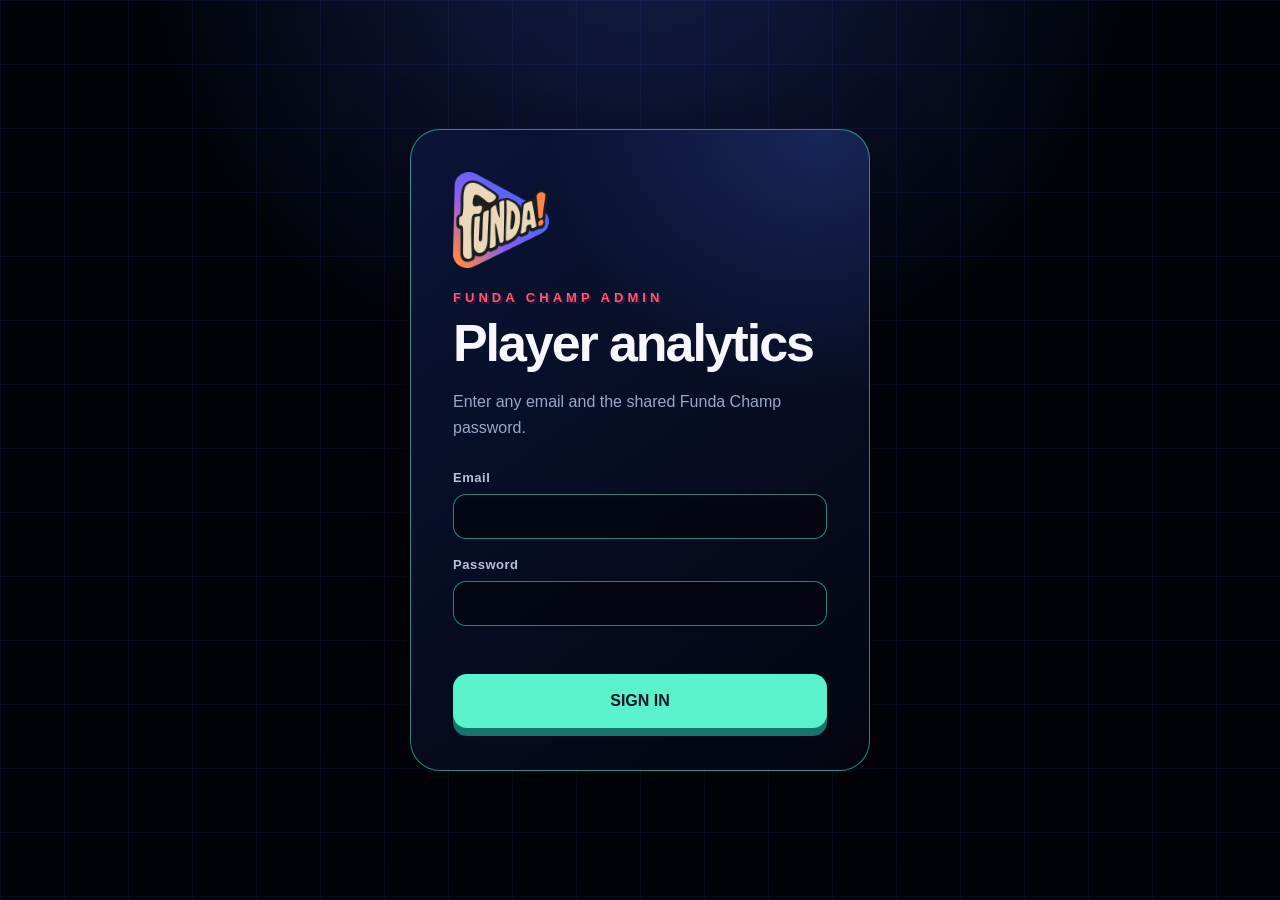
==== admin/index.html @ 8c7ee387 "Add Pac-Man analytics admin portal" ====
<!doctype html>
<html lang="en">
  <head>
    <meta charset="UTF-8" />
    <meta name="viewport" content="width=device-width, initial-scale=1" />
    <meta name="theme-color" content="#080d24" />
    <meta name="robots" content="noindex,nofollow" />
    <title>Funda Champ Analytics</title>
    <link rel="stylesheet" href="admin.css?v=2" />
  </head>
  <body>
    <div class="ambient ambient-one" aria-hidden="true"></div>
    <div class="ambient ambient-two" aria-hidden="true"></div>

    <section class="login-shell" id="loginView">
      <div class="login-card">
        <img src="../assets/funda-logo.png" alt="Funda" />
        <p class="kicker">FUNDA CHAMP ADMIN</p>
        <h1>Player analytics</h1>
        <p class="login-copy">Enter any email and the shared Funda Champ password.</p>
        <form id="loginForm">
          <label>
            Email
            <input id="loginEmail" name="email" type="email" autocomplete="email" required />
          </label>
          <label>
            Password
            <input id="loginPassword" name="password" type="password" autocomplete="current-password" minlength="8" required />
          </label>
          <p class="form-error" id="loginError" role="alert"></p>
          <button class="primary-button" id="loginButton" type="submit">SIGN IN</button>
        </form>
      </div>
    </section>

    <main class="dashboard hidden" id="dashboard">
      <header class="dashboard-header">
        <div class="brand-lockup">
          <img src="../assets/funda-logo.png" alt="Funda" />
          <div>
            <p class="kicker">FUNDA CHAMP ADMIN</p>
            <h1>Engagement dashboard</h1>
          </div>
        </div>
        <div class="account-area">
          <span id="accountEmail"></span>
          <button class="outline-button" id="logoutButton" type="button">Log out</button>
        </div>
      </header>

      <section class="toolbar panel">
        <nav class="main-tabs" aria-label="Analytics sections">
          <button class="tab active" data-tab="overview" type="button">Overview</button>
          <button class="tab" data-tab="users" type="button">Users</button>
        </nav>
        <div class="toolbar-actions">
          <button class="outline-button" id="refreshButton" type="button">Refresh data</button>
          <button class="outline-button hidden" id="exportButton" type="button">Export users</button>
        </div>
      </section>

      <section class="date-panel panel" aria-label="Report date range">
        <div class="preset-tabs" id="presetTabs">
          <button class="preset active" data-preset="today" type="button">Today</button>
          <button class="preset" data-preset="yesterday" type="button">Yesterday</button>
          <button class="preset" data-preset="3days" type="button">Last 3 days</button>
          <button class="preset" data-preset="7days" type="button">Last 7 days</button>
          <button class="preset" data-preset="custom" type="button">Custom</button>
        </div>
        <form class="custom-dates hidden" id="customDateForm">
          <label>From <input id="fromDate" type="date" required /></label>
          <label>To <input id="toDate" type="date" required /></label>
          <button class="small-button" type="submit">Apply</button>
        </form>
        <div class="range-summary">
          <strong id="rangeLabel"></strong>
          <span>India Standard Time</span>
        </div>
      </section>

      <div class="notice hidden" id="notice" role="status"></div>

      <section id="overviewPanel">
        <div class="metric-grid" id="metricGrid" aria-live="polite"></div>

        <section class="retention panel">
          <div class="section-heading">
            <div>
              <p class="kicker">RETURNING PLAYERS</p>
              <h2>D0–D8+ user retention</h2>
            </div>
            <p>Cohorts are grouped by each player’s first day. D8+ means the player returned on day 8 or later.</p>
          </div>
          <div class="table-scroll">
            <table class="retention-table">
              <thead>
                <tr>
                  <th>Cohort date</th>
                  <th>New users</th>
                  <th>D0</th><th>D1</th><th>D2</th><th>D3</th><th>D4</th>
                  <th>D5</th><th>D6</th><th>D7</th><th>D8+</th>
                </tr>
              </thead>
              <tbody id="retentionBody"></tbody>
            </table>
          </div>
          <footer class="table-footer">
            <div class="legend"><i></i> Lower retention <i></i> Higher retention</div>
            <span>Percent of the original cohort · India Standard Time</span>
          </footer>
        </section>
      </section>

      <section class="users-panel hidden" id="usersPanel">
        <section class="panel users-card">
          <div class="users-heading">
            <div>
              <p class="kicker">PLAYER ACTIVITY</p>
              <h2>Users</h2>
              <p id="usersCount"></p>
            </div>
            <label class="search-field">
              <span>Search user ID</span>
              <input id="userSearch" type="search" placeholder="Type a user ID…" />
            </label>
          </div>
          <div class="table-scroll users-table-scroll">
            <table class="users-table">
              <thead>
                <tr>
                  <th><button data-sort="userId">User ID</button></th>
                  <th><button data-sort="gamesPlayed">Games played</button></th>
                  <th><button data-sort="levelsCleared">Levels cleared</button></th>
                  <th><button data-sort="timeSpentSeconds">Time spent</button></th>
                  <th><button data-sort="activeDay">Active day</button></th>
                  <th><button data-sort="firstSeenAt">First seen</button></th>
                  <th><button data-sort="lastSeenAt">Last seen</button></th>
                </tr>
              </thead>
              <tbody id="usersBody"></tbody>
            </table>
          </div>
          <footer class="pagination">
            <button class="outline-button" id="previousPage" type="button">Previous</button>
            <span id="pageLabel"></span>
            <button class="outline-button" id="nextPage" type="button">Next</button>
          </footer>
        </section>
      </section>
    </main>

    <script src="admin.js?v=3" defer></script>
  </body>
</html>
---- admin/admin.css ----
:root {
  color-scheme: dark;
  --bg: #02030a;
  --panel: rgba(8, 13, 36, 0.92);
  --panel-strong: #0b1539;
  --line: rgba(86, 117, 218, 0.28);
  --line-strong: rgba(89, 242, 202, 0.52);
  --text: #f7f8ff;
  --muted: #9ba7c8;
  --green: #59f2ca;
  --lime: #ffe000;
  --yellow: #ffe000;
  --red: #ff5775;
  --blue: #5075ff;
  --pink: #ff85d6;
  --shadow: 0 24px 80px rgba(0, 0, 0, 0.42);
}

* { box-sizing: border-box; }

html { min-height: 100%; background: var(--bg); }

body {
  min-height: 100vh;
  margin: 0;
  color: var(--text);
  font-family: Inter, ui-sans-serif, -apple-system, BlinkMacSystemFont, "Segoe UI", sans-serif;
  background-color: var(--bg);
  background-image:
    linear-gradient(rgba(61, 92, 205, 0.1) 1px, transparent 1px),
    linear-gradient(90deg, rgba(61, 92, 205, 0.1) 1px, transparent 1px),
    radial-gradient(circle at 50% -10%, rgba(50, 73, 178, 0.38), transparent 42%);
  background-size: 64px 64px, 64px 64px, auto;
}

button, input { font: inherit; }
button { color: inherit; }
.hidden { display: none !important; }

.ambient {
  position: fixed;
  z-index: -1;
  width: 34vw;
  aspect-ratio: 1;
  border-radius: 50%;
  filter: blur(110px);
  opacity: 0.12;
  pointer-events: none;
}
.ambient-one { top: -20vw; right: 4vw; background: #ffe000; }
.ambient-two { bottom: -24vw; left: -12vw; background: #42e6f5; }

.login-shell {
  min-height: 100vh;
  display: grid;
  place-items: center;
  padding: 24px;
}

.login-card {
  width: min(460px, 100%);
  padding: 42px;
  border: 1px solid var(--line-strong);
  border-radius: 30px;
  background:
    radial-gradient(circle at 90% 0%, rgba(80, 117, 255, 0.22), transparent 36%),
    linear-gradient(145deg, rgba(11, 21, 57, 0.98), rgba(3, 5, 16, 0.98));
  box-shadow: var(--shadow);
}
.login-card > img { width: 96px; height: auto; margin-bottom: 18px; }
.login-card h1 { margin: 8px 0 10px; font-size: clamp(34px, 7vw, 52px); letter-spacing: -0.04em; }
.login-copy { color: var(--muted); line-height: 1.6; }
.login-card form { display: grid; gap: 18px; margin-top: 30px; }
.login-card label, .custom-dates label {
  display: grid;
  gap: 9px;
  color: #b8c1df;
  font-size: 13px;
  font-weight: 750;
  letter-spacing: 0.04em;
}
input {
  width: 100%;
  border: 1px solid var(--line-strong);
  border-radius: 13px;
  outline: none;
  padding: 14px 15px;
  color: var(--text);
  background: rgba(3, 5, 16, 0.82);
}
input:focus { border-color: var(--green); box-shadow: 0 0 0 3px rgba(89, 242, 202, 0.14); }
.form-error { min-height: 20px; margin: -4px 0; color: var(--red); font-size: 13px; }

.primary-button, .outline-button, .small-button, .tab, .preset, .text-button {
  border: 0;
  cursor: pointer;
  font-weight: 800;
  transition: transform 120ms ease, border-color 120ms ease, background 120ms ease;
}
.primary-button:active, .outline-button:active, .small-button:active, .tab:active, .preset:active { transform: translateY(1px); }
.primary-button {
  min-height: 54px;
  border-radius: 14px;
  color: #06142a;
  background: var(--green);
  box-shadow: 0 8px 0 #14756e;
}
.primary-button:disabled, button:disabled { opacity: 0.45; cursor: not-allowed; }
.text-button { padding: 8px; color: #9ba7c8; background: transparent; }
.text-button:hover { color: var(--green); }
.outline-button {
  min-height: 44px;
  padding: 0 18px;
  border: 1px solid rgba(120, 143, 220, 0.34);
  border-radius: 13px;
  background: rgba(255, 255, 255, 0.035);
}
.outline-button:hover { border-color: var(--line-strong); color: var(--green); background: rgba(89, 242, 202, 0.07); }

.dashboard { width: min(1450px, calc(100% - 40px)); margin: 0 auto; padding: 44px 0 70px; }
.dashboard-header {
  min-height: 138px;
  display: flex;
  align-items: center;
  justify-content: space-between;
  gap: 30px;
}
.brand-lockup { display: flex; align-items: center; gap: 25px; }
.brand-lockup img { width: 82px; height: auto; }
.kicker { margin: 0; color: var(--red); font-size: 13px; font-weight: 850; letter-spacing: 0.31em; text-shadow: 2px 2px 0 #481330; }
.brand-lockup h1 { margin: 12px 0 0; font-size: clamp(38px, 5vw, 65px); line-height: 1; font-weight: 450; letter-spacing: -0.045em; }
.account-area { display: flex; align-items: center; gap: 20px; color: var(--muted); }
.account-area span { max-width: 300px; overflow: hidden; text-overflow: ellipsis; }

.panel {
  border: 1px solid var(--line);
  border-radius: 24px;
  background: var(--panel);
  box-shadow: var(--shadow);
  overflow: hidden;
}
.toolbar {
  min-height: 86px;
  margin-top: 22px;
  padding: 12px;
  display: flex;
  align-items: center;
  justify-content: space-between;
  gap: 18px;
}
.main-tabs, .preset-tabs, .toolbar-actions { display: flex; align-items: center; gap: 8px; }
.tab, .preset {
  min-height: 52px;
  padding: 0 28px;
  border: 1px solid transparent;
  border-radius: 14px;
  color: #9ba7c8;
  background: transparent;
}
.tab.active, .preset.active {
  color: var(--yellow);
  border-color: rgba(255, 224, 0, 0.62);
  background: rgba(255, 224, 0, 0.1);
  box-shadow: inset 0 -2px rgba(255, 224, 0, 0.24);
}

.date-panel { margin-top: 18px; }
.preset-tabs { padding: 18px 22px; overflow-x: auto; }
.preset { white-space: nowrap; }
.custom-dates {
  display: flex;
  align-items: end;
  gap: 12px;
  padding: 0 26px 20px;
}
.custom-dates label { width: min(220px, 40%); }
.custom-dates input { padding: 10px 12px; }
.small-button { min-height: 42px; padding: 0 20px; border-radius: 12px; color: #06142a; background: var(--green); box-shadow: 0 4px 0 #14756e; }
.range-summary {
  min-height: 64px;
  padding: 0 28px;
  border-top: 1px solid var(--line);
  display: flex;
  align-items: center;
  justify-content: space-between;
  gap: 16px;
}
.range-summary strong { font-size: 16px; }
.range-summary span { color: var(--muted); }

.notice { margin: 18px 0 0; padding: 14px 18px; border: 1px solid rgba(255, 140, 159, 0.35); border-radius: 14px; color: #ffc0cb; background: rgba(126, 37, 53, 0.2); }

.metric-grid {
  display: grid;
  grid-template-columns: repeat(4, minmax(0, 1fr));
  gap: 18px;
  margin-top: 22px;
}
.metric-card {
  min-height: 230px;
  padding: 25px;
  border: 1px solid var(--line);
  border-radius: 22px;
  background:
    radial-gradient(circle at 100% 0%, rgba(80, 117, 255, 0.14), transparent 38%),
    linear-gradient(145deg, rgba(11, 21, 57, 0.98), rgba(5, 9, 27, 0.98));
  box-shadow: var(--shadow);
}
.metric-head { display: flex; align-items: center; gap: 12px; color: #aab4d1; font-weight: 750; }
.metric-icon {
  width: 38px;
  height: 38px;
  display: grid;
  place-items: center;
  border-radius: 11px;
  color: var(--lime);
  background: rgba(255, 224, 0, 0.1);
}
.metric-card:nth-child(3n + 2) .metric-icon { color: var(--green); background: rgba(89, 242, 202, 0.1); }
.metric-card:nth-child(3n) .metric-icon { color: var(--red); background: rgba(255, 87, 117, 0.1); }
.metric-card strong { display: block; margin-top: 36px; font-size: clamp(38px, 4vw, 55px); line-height: 1; letter-spacing: -0.04em; }
.metric-change { display: flex; align-items: center; gap: 10px; margin-top: 32px; color: #68749a; font-size: 13px; }
.change-badge { padding: 7px 9px; border-radius: 10px; color: #7affde; font-weight: 850; background: rgba(20, 117, 110, 0.32); }
.change-badge.negative { color: #ff91a5; background: rgba(121, 27, 57, 0.4); }
.metric-card.loading strong, .metric-card.loading .metric-change { color: transparent; background: rgba(255,255,255,.06); border-radius: 9px; animation: pulse 1.1s ease-in-out infinite alternate; }
@keyframes pulse { to { opacity: .45; } }

.retention { margin-top: 24px; }
.section-heading, .users-heading {
  padding: 30px 32px;
  display: flex;
  align-items: flex-end;
  justify-content: space-between;
  gap: 36px;
}
.section-heading h2, .users-heading h2 { margin: 13px 0 0; font-size: 31px; font-weight: 500; letter-spacing: -0.03em; }
.section-heading > p { max-width: 620px; margin: 0; color: var(--muted); line-height: 1.6; text-align: right; }
.table-scroll { width: 100%; overflow: auto; border-top: 1px solid var(--line); }
table { width: 100%; border-collapse: collapse; }
th, td { min-width: 108px; padding: 20px 18px; border-right: 1px solid rgba(86, 117, 218, 0.13); border-bottom: 1px solid rgba(86, 117, 218, 0.16); text-align: center; }
th { color: #7d89ad; font-size: 11px; text-transform: uppercase; letter-spacing: .15em; }
td { font-size: 14px; font-weight: 700; }
th:first-child, td:first-child { min-width: 170px; text-align: left; padding-left: 28px; }
.retention-cell { background: rgba(40, 99, 210, var(--heat, .1)); }
.retention-cell small { display: block; margin-top: 5px; color: #8c9ac4; font-weight: 500; }
.empty-row td { padding: 58px 20px; color: var(--muted); text-align: center !important; }
.table-footer { min-height: 62px; display: flex; align-items: center; justify-content: space-between; gap: 16px; padding: 0 24px; color: #707da4; font-size: 12px; }
.legend { display: flex; align-items: center; gap: 9px; }
.legend i { width: 20px; height: 20px; border: 1px solid rgba(80, 117, 255, .42); border-radius: 6px; background: rgba(40, 99, 210, .1); }
.legend i:nth-of-type(2) { margin-left: 10px; background: rgba(40, 99, 210, .75); }

.users-panel { margin-top: 22px; }
.users-heading { align-items: center; }
.users-heading > div > p:last-child { margin: 9px 0 0; color: var(--muted); }
.search-field { width: min(360px, 100%); display: grid; gap: 8px; color: #9ba7c8; font-size: 12px; font-weight: 750; }
.users-table { min-width: 1120px; }
.users-table th, .users-table td { text-align: left; white-space: nowrap; }
.users-table th button { padding: 0; border: 0; color: inherit; background: transparent; cursor: pointer; text-transform: inherit; letter-spacing: inherit; font-weight: 800; }
.users-table th button:hover, .users-table th button.active { color: var(--green); }
.user-id { max-width: 310px; overflow: hidden; text-overflow: ellipsis; color: #dce3ff; font-family: ui-monospace, SFMono-Regular, Menlo, monospace; }
.active-day { display: inline-flex; padding: 6px 9px; border-radius: 9px; color: var(--yellow); background: rgba(255, 224, 0, .1); }
.pagination { display: flex; align-items: center; justify-content: flex-end; gap: 15px; min-height: 78px; padding: 0 22px; color: var(--muted); }

@media (max-width: 1050px) {
  .metric-grid { grid-template-columns: repeat(2, minmax(0, 1fr)); }
  .section-heading { align-items: flex-start; flex-direction: column; gap: 14px; }
  .section-heading > p { text-align: left; }
}

@media (max-width: 720px) {
  body { background-size: 38px 38px, 38px 38px, auto; }
  .dashboard { width: min(100% - 24px, 1450px); padding-top: 20px; }
  .dashboard-header { align-items: flex-start; min-height: 120px; }
  .brand-lockup { gap: 13px; }
  .brand-lockup img { width: 58px; }
  .brand-lockup h1 { margin-top: 7px; font-size: 31px; }
  .kicker { font-size: 10px; }
  .account-area { flex-direction: column; align-items: flex-end; gap: 8px; font-size: 11px; }
  .account-area .outline-button { min-height: 38px; padding: 0 13px; }
  .toolbar { align-items: stretch; flex-direction: column; }
  .main-tabs .tab { flex: 1; }
  .toolbar-actions { justify-content: stretch; }
  .toolbar-actions button { flex: 1; }
  .preset-tabs { padding: 12px; }
  .preset { min-height: 44px; padding: 0 17px; }
  .range-summary { padding: 0 17px; font-size: 12px; }
  .custom-dates { flex-wrap: wrap; padding: 0 14px 16px; }
  .custom-dates label { width: calc(50% - 6px); }
  .custom-dates .small-button { width: 100%; }
  .metric-grid { grid-template-columns: 1fr; gap: 12px; margin-top: 14px; }
  .metric-card { min-height: 175px; padding: 20px; }
  .metric-card strong { margin-top: 24px; }
  .metric-change { margin-top: 22px; }
  .section-heading, .users-heading { padding: 24px 20px; }
  .users-heading { align-items: stretch; flex-direction: column; }
  .table-footer { align-items: flex-start; flex-direction: column; padding: 16px 20px; }
  .pagination { justify-content: center; }
  .login-card { padding: 30px 24px; border-radius: 24px; }
}
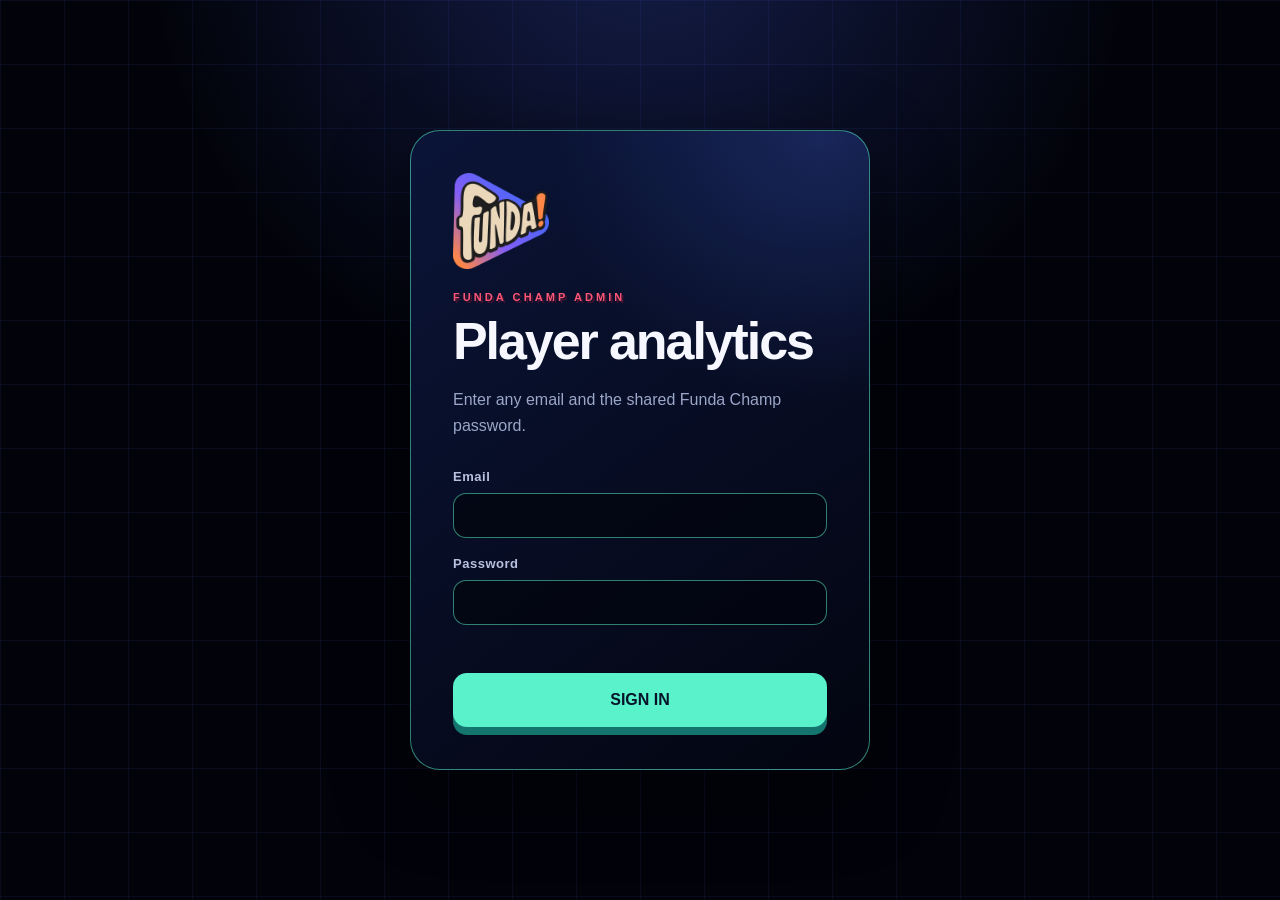
==== commit e656eff4: "Compact the Pac-Man admin overview" ====
--- a/admin/index.html
+++ b/admin/index.html
@@ -6,7 +6,7 @@
     <meta name="theme-color" content="#080d24" />
     <meta name="robots" content="noindex,nofollow" />
     <title>Funda Champ Analytics</title>
-    <link rel="stylesheet" href="admin.css?v=2" />
+    <link rel="stylesheet" href="admin.css?v=3" />
   </head>
   <body>
     <div class="ambient ambient-one" aria-hidden="true"></div>
--- a/admin/admin.css
+++ b/admin/admin.css
@@ -117,32 +117,32 @@
 }
 .outline-button:hover { border-color: var(--line-strong); color: var(--green); background: rgba(89, 242, 202, 0.07); }
 
-.dashboard { width: min(1450px, calc(100% - 40px)); margin: 0 auto; padding: 44px 0 70px; }
+.dashboard { width: min(1260px, calc(100% - 40px)); margin: 0 auto; padding: 28px 0 52px; }
 .dashboard-header {
-  min-height: 138px;
+  min-height: 106px;
   display: flex;
   align-items: center;
   justify-content: space-between;
-  gap: 30px;
-}
-.brand-lockup { display: flex; align-items: center; gap: 25px; }
-.brand-lockup img { width: 82px; height: auto; }
-.kicker { margin: 0; color: var(--red); font-size: 13px; font-weight: 850; letter-spacing: 0.31em; text-shadow: 2px 2px 0 #481330; }
-.brand-lockup h1 { margin: 12px 0 0; font-size: clamp(38px, 5vw, 65px); line-height: 1; font-weight: 450; letter-spacing: -0.045em; }
-.account-area { display: flex; align-items: center; gap: 20px; color: var(--muted); }
+  gap: 24px;
+}
+.brand-lockup { display: flex; align-items: center; gap: 18px; }
+.brand-lockup img { width: 66px; height: auto; }
+.kicker { margin: 0; color: var(--red); font-size: 11px; font-weight: 850; letter-spacing: 0.28em; text-shadow: 2px 2px 0 #481330; }
+.brand-lockup h1 { margin: 8px 0 0; font-size: clamp(34px, 4vw, 48px); line-height: 1; font-weight: 450; letter-spacing: -0.045em; }
+.account-area { display: flex; align-items: center; gap: 15px; color: var(--muted); font-size: 13px; }
 .account-area span { max-width: 300px; overflow: hidden; text-overflow: ellipsis; }
 
 .panel {
   border: 1px solid var(--line);
-  border-radius: 24px;
+  border-radius: 20px;
   background: var(--panel);
   box-shadow: var(--shadow);
   overflow: hidden;
 }
 .toolbar {
-  min-height: 86px;
-  margin-top: 22px;
-  padding: 12px;
+  min-height: 70px;
+  margin-top: 14px;
+  padding: 9px;
   display: flex;
   align-items: center;
   justify-content: space-between;
@@ -150,8 +150,8 @@
 }
 .main-tabs, .preset-tabs, .toolbar-actions { display: flex; align-items: center; gap: 8px; }
 .tab, .preset {
-  min-height: 52px;
-  padding: 0 28px;
+  min-height: 44px;
+  padding: 0 22px;
   border: 1px solid transparent;
   border-radius: 14px;
   color: #9ba7c8;
@@ -164,28 +164,29 @@
   box-shadow: inset 0 -2px rgba(255, 224, 0, 0.24);
 }
 
-.date-panel { margin-top: 18px; }
-.preset-tabs { padding: 18px 22px; overflow-x: auto; }
+.date-panel { margin-top: 14px; }
+.preset-tabs { padding: 12px 16px; overflow-x: auto; }
 .preset { white-space: nowrap; }
 .custom-dates {
   display: flex;
   align-items: end;
   gap: 12px;
-  padding: 0 26px 20px;
+  padding: 0 20px 15px;
 }
 .custom-dates label { width: min(220px, 40%); }
 .custom-dates input { padding: 10px 12px; }
 .small-button { min-height: 42px; padding: 0 20px; border-radius: 12px; color: #06142a; background: var(--green); box-shadow: 0 4px 0 #14756e; }
 .range-summary {
-  min-height: 64px;
-  padding: 0 28px;
+  min-height: 52px;
+  padding: 0 20px;
   border-top: 1px solid var(--line);
   display: flex;
   align-items: center;
   justify-content: space-between;
   gap: 16px;
 }
-.range-summary strong { font-size: 16px; }
+.range-summary strong { font-size: 14px; }
+.range-summary span { font-size: 12px; }
 .range-summary span { color: var(--muted); }
 
 .notice { margin: 18px 0 0; padding: 14px 18px; border: 1px solid rgba(255, 140, 159, 0.35); border-radius: 14px; color: #ffc0cb; background: rgba(126, 37, 53, 0.2); }
@@ -193,23 +194,23 @@
 .metric-grid {
   display: grid;
   grid-template-columns: repeat(4, minmax(0, 1fr));
-  gap: 18px;
-  margin-top: 22px;
+  gap: 14px;
+  margin-top: 16px;
 }
 .metric-card {
-  min-height: 230px;
-  padding: 25px;
+  min-height: 174px;
+  padding: 19px;
   border: 1px solid var(--line);
-  border-radius: 22px;
+  border-radius: 18px;
   background:
     radial-gradient(circle at 100% 0%, rgba(80, 117, 255, 0.14), transparent 38%),
     linear-gradient(145deg, rgba(11, 21, 57, 0.98), rgba(5, 9, 27, 0.98));
   box-shadow: var(--shadow);
 }
-.metric-head { display: flex; align-items: center; gap: 12px; color: #aab4d1; font-weight: 750; }
+.metric-head { display: flex; align-items: center; gap: 9px; color: #aab4d1; font-size: 13px; font-weight: 750; }
 .metric-icon {
-  width: 38px;
-  height: 38px;
+  width: 32px;
+  height: 32px;
   display: grid;
   place-items: center;
   border-radius: 11px;
@@ -218,38 +219,38 @@
 }
 .metric-card:nth-child(3n + 2) .metric-icon { color: var(--green); background: rgba(89, 242, 202, 0.1); }
 .metric-card:nth-child(3n) .metric-icon { color: var(--red); background: rgba(255, 87, 117, 0.1); }
-.metric-card strong { display: block; margin-top: 36px; font-size: clamp(38px, 4vw, 55px); line-height: 1; letter-spacing: -0.04em; }
-.metric-change { display: flex; align-items: center; gap: 10px; margin-top: 32px; color: #68749a; font-size: 13px; }
-.change-badge { padding: 7px 9px; border-radius: 10px; color: #7affde; font-weight: 850; background: rgba(20, 117, 110, 0.32); }
+.metric-card strong { display: block; margin-top: 22px; font-size: clamp(32px, 3vw, 42px); line-height: 1; letter-spacing: -0.04em; }
+.metric-change { display: flex; align-items: center; gap: 8px; margin-top: 20px; color: #68749a; font-size: 11px; }
+.change-badge { padding: 5px 7px; border-radius: 8px; color: #7affde; font-weight: 850; background: rgba(20, 117, 110, 0.32); }
 .change-badge.negative { color: #ff91a5; background: rgba(121, 27, 57, 0.4); }
 .metric-card.loading strong, .metric-card.loading .metric-change { color: transparent; background: rgba(255,255,255,.06); border-radius: 9px; animation: pulse 1.1s ease-in-out infinite alternate; }
 @keyframes pulse { to { opacity: .45; } }
 
-.retention { margin-top: 24px; }
+.retention { margin-top: 18px; }
 .section-heading, .users-heading {
-  padding: 30px 32px;
+  padding: 22px 24px;
   display: flex;
   align-items: flex-end;
   justify-content: space-between;
-  gap: 36px;
-}
-.section-heading h2, .users-heading h2 { margin: 13px 0 0; font-size: 31px; font-weight: 500; letter-spacing: -0.03em; }
-.section-heading > p { max-width: 620px; margin: 0; color: var(--muted); line-height: 1.6; text-align: right; }
+  gap: 28px;
+}
+.section-heading h2, .users-heading h2 { margin: 9px 0 0; font-size: 25px; font-weight: 500; letter-spacing: -0.03em; }
+.section-heading > p { max-width: 540px; margin: 0; color: var(--muted); font-size: 12px; line-height: 1.5; text-align: right; }
 .table-scroll { width: 100%; overflow: auto; border-top: 1px solid var(--line); }
 table { width: 100%; border-collapse: collapse; }
-th, td { min-width: 108px; padding: 20px 18px; border-right: 1px solid rgba(86, 117, 218, 0.13); border-bottom: 1px solid rgba(86, 117, 218, 0.16); text-align: center; }
-th { color: #7d89ad; font-size: 11px; text-transform: uppercase; letter-spacing: .15em; }
-td { font-size: 14px; font-weight: 700; }
-th:first-child, td:first-child { min-width: 170px; text-align: left; padding-left: 28px; }
+th, td { min-width: 94px; padding: 15px 13px; border-right: 1px solid rgba(86, 117, 218, 0.13); border-bottom: 1px solid rgba(86, 117, 218, 0.16); text-align: center; }
+th { color: #7d89ad; font-size: 10px; text-transform: uppercase; letter-spacing: .13em; }
+td { font-size: 12px; font-weight: 700; }
+th:first-child, td:first-child { min-width: 150px; text-align: left; padding-left: 22px; }
 .retention-cell { background: rgba(40, 99, 210, var(--heat, .1)); }
-.retention-cell small { display: block; margin-top: 5px; color: #8c9ac4; font-weight: 500; }
+.retention-cell small { display: block; margin-top: 4px; color: #8c9ac4; font-size: 10px; font-weight: 500; }
 .empty-row td { padding: 58px 20px; color: var(--muted); text-align: center !important; }
-.table-footer { min-height: 62px; display: flex; align-items: center; justify-content: space-between; gap: 16px; padding: 0 24px; color: #707da4; font-size: 12px; }
+.table-footer { min-height: 52px; display: flex; align-items: center; justify-content: space-between; gap: 16px; padding: 0 20px; color: #707da4; font-size: 11px; }
 .legend { display: flex; align-items: center; gap: 9px; }
 .legend i { width: 20px; height: 20px; border: 1px solid rgba(80, 117, 255, .42); border-radius: 6px; background: rgba(40, 99, 210, .1); }
 .legend i:nth-of-type(2) { margin-left: 10px; background: rgba(40, 99, 210, .75); }
 
-.users-panel { margin-top: 22px; }
+.users-panel { margin-top: 16px; }
 .users-heading { align-items: center; }
 .users-heading > div > p:last-child { margin: 9px 0 0; color: var(--muted); }
 .search-field { width: min(360px, 100%); display: grid; gap: 8px; color: #9ba7c8; font-size: 12px; font-weight: 750; }
@@ -259,7 +260,7 @@
 .users-table th button:hover, .users-table th button.active { color: var(--green); }
 .user-id { max-width: 310px; overflow: hidden; text-overflow: ellipsis; color: #dce3ff; font-family: ui-monospace, SFMono-Regular, Menlo, monospace; }
 .active-day { display: inline-flex; padding: 6px 9px; border-radius: 9px; color: var(--yellow); background: rgba(255, 224, 0, .1); }
-.pagination { display: flex; align-items: center; justify-content: flex-end; gap: 15px; min-height: 78px; padding: 0 22px; color: var(--muted); }
+.pagination { display: flex; align-items: center; justify-content: flex-end; gap: 12px; min-height: 62px; padding: 0 18px; color: var(--muted); font-size: 12px; }
 
 @media (max-width: 1050px) {
   .metric-grid { grid-template-columns: repeat(2, minmax(0, 1fr)); }
@@ -269,11 +270,11 @@
 
 @media (max-width: 720px) {
   body { background-size: 38px 38px, 38px 38px, auto; }
-  .dashboard { width: min(100% - 24px, 1450px); padding-top: 20px; }
-  .dashboard-header { align-items: flex-start; min-height: 120px; }
+  .dashboard { width: min(100% - 24px, 1260px); padding-top: 16px; }
+  .dashboard-header { align-items: flex-start; min-height: 98px; }
   .brand-lockup { gap: 13px; }
-  .brand-lockup img { width: 58px; }
-  .brand-lockup h1 { margin-top: 7px; font-size: 31px; }
+  .brand-lockup img { width: 50px; }
+  .brand-lockup h1 { margin-top: 6px; font-size: 27px; }
   .kicker { font-size: 10px; }
   .account-area { flex-direction: column; align-items: flex-end; gap: 8px; font-size: 11px; }
   .account-area .outline-button { min-height: 38px; padding: 0 13px; }
@@ -288,10 +289,10 @@
   .custom-dates label { width: calc(50% - 6px); }
   .custom-dates .small-button { width: 100%; }
   .metric-grid { grid-template-columns: 1fr; gap: 12px; margin-top: 14px; }
-  .metric-card { min-height: 175px; padding: 20px; }
-  .metric-card strong { margin-top: 24px; }
-  .metric-change { margin-top: 22px; }
-  .section-heading, .users-heading { padding: 24px 20px; }
+  .metric-card { min-height: 150px; padding: 16px; }
+  .metric-card strong { margin-top: 18px; font-size: 34px; }
+  .metric-change { margin-top: 16px; }
+  .section-heading, .users-heading { padding: 20px 17px; }
   .users-heading { align-items: stretch; flex-direction: column; }
   .table-footer { align-items: flex-start; flex-direction: column; padding: 16px 20px; }
   .pagination { justify-content: center; }
